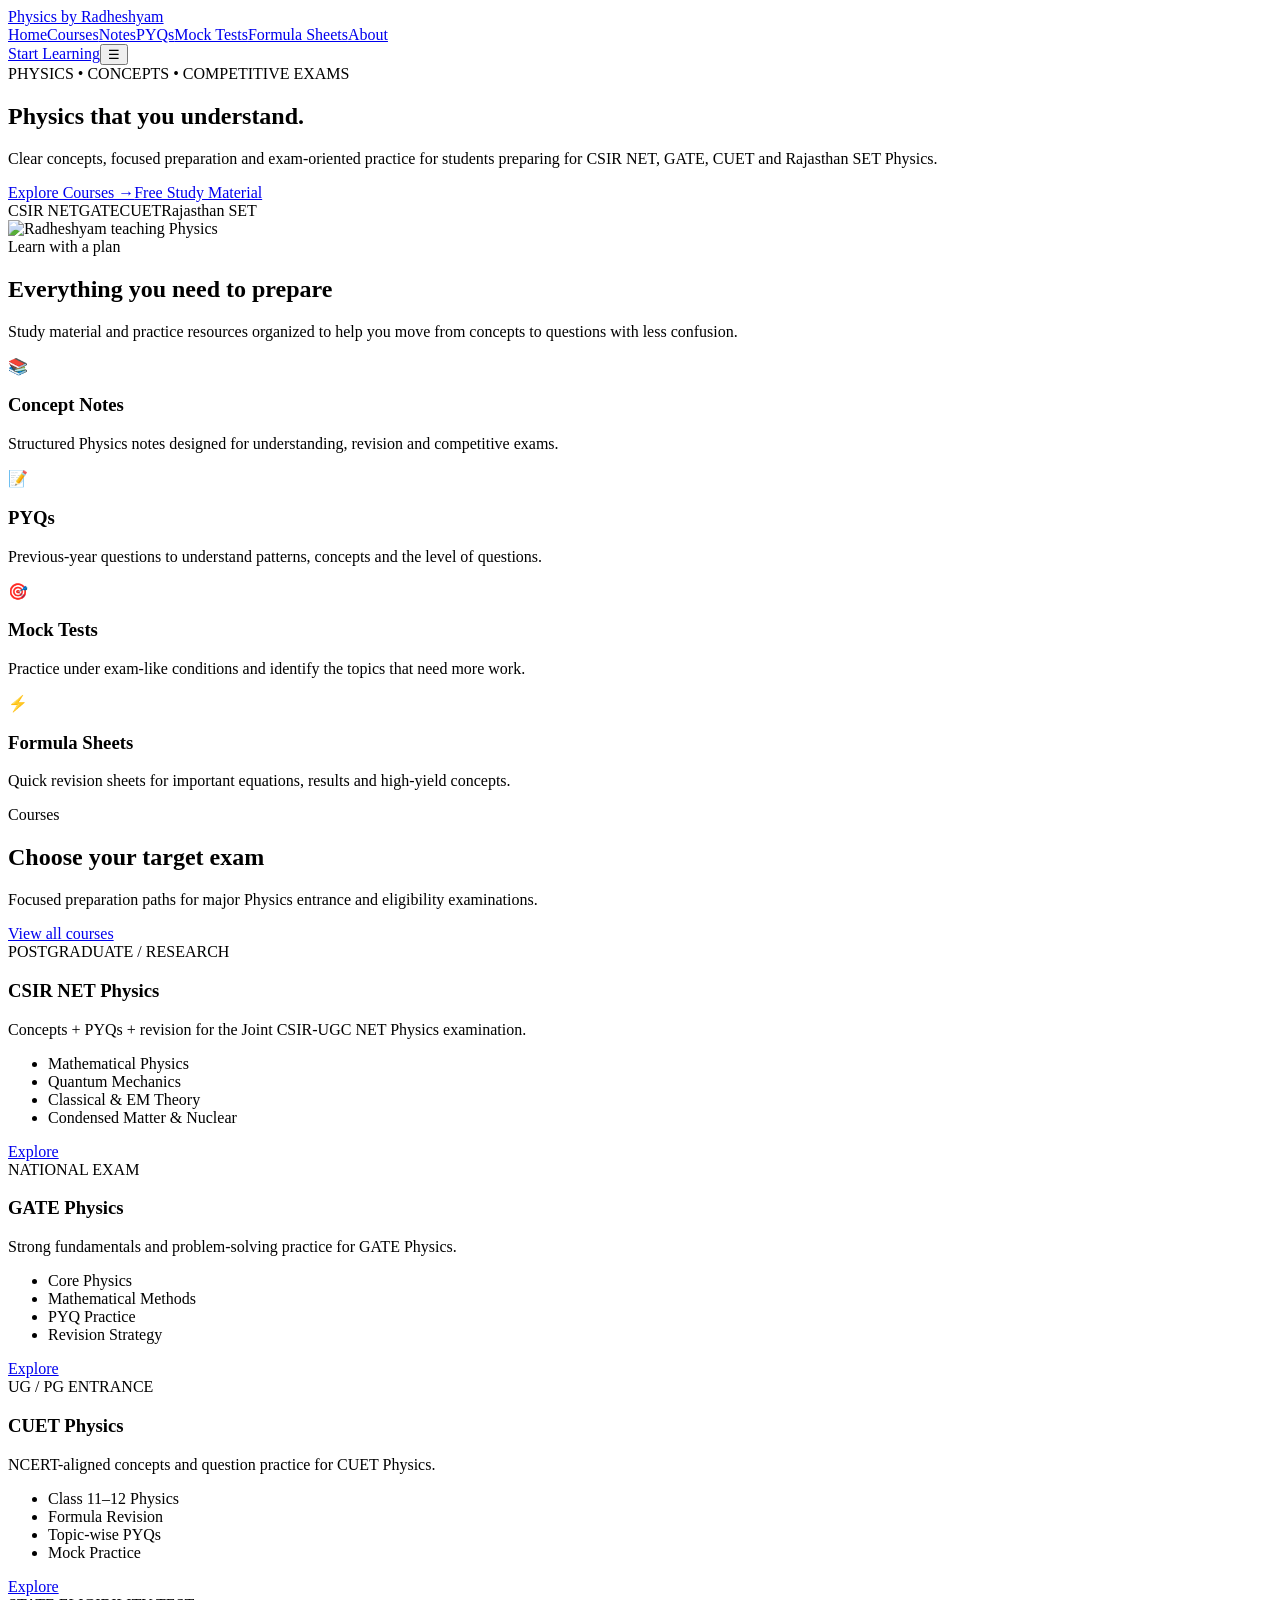
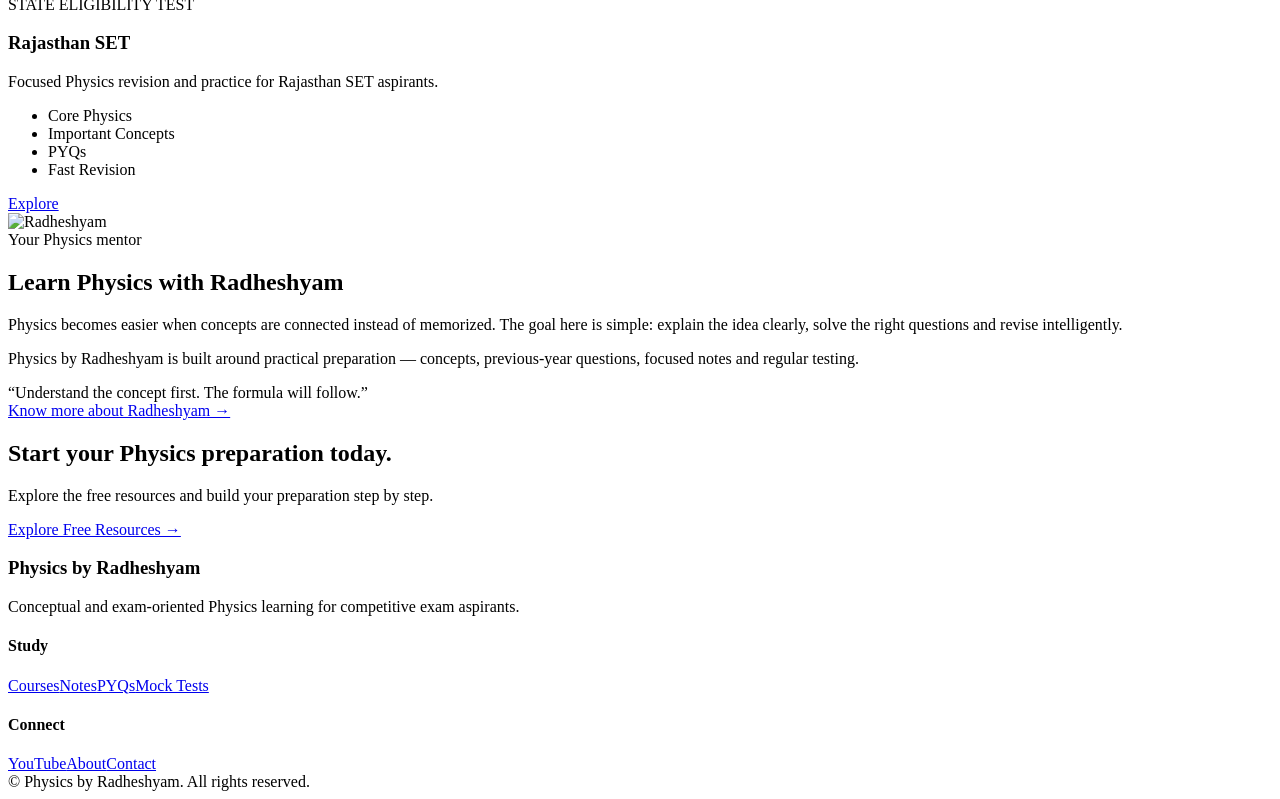
==== index.html @ 54b317dd "Add files via upload" ====
<!doctype html>
<html lang="en">
<head>
<meta charset="utf-8">
<meta name="viewport" content="width=device-width, initial-scale=1">
<title>Physics by Radheshyam | Physics for CSIR NET, GATE, CUET & Rajasthan SET</title>
<meta name="description" content="Physics by Radheshyam — conceptual, exam-oriented Physics learning with courses, notes, PYQs, formula sheets and mock tests for CSIR NET, GATE, CUET and Rajasthan SET.">
<meta name="robots" content="index,follow">
<link rel="canonical" href="https://radheshyamprajapat.github.io/physics-by-radheshyam/">
<link rel="stylesheet" href="assets/style.css">
</head>
<body>
<header class="navbar"><div class="container nav-inner">
<a class="brand" href="index.html">Physics <span>by Radheshyam</span></a>
<nav class="nav-links">
<a class="active" href="index.html">Home</a><a href="courses.html">Courses</a><a href="notes.html">Notes</a><a href="pyqs.html">PYQs</a><a href="tests.html">Mock Tests</a><a href="formula-sheets.html">Formula Sheets</a><a href="about.html">About</a>
</nav><a class="btn btn-primary nav-cta" href="courses.html">Start Learning</a><button class="menu-btn" aria-label="Open menu">☰</button>
</div></header>

<main>
<section class="hero"><div class="container hero-grid">
<div>
<div class="badge">PHYSICS • CONCEPTS • COMPETITIVE EXAMS</div>
<h1>Physics that you <span>understand.</span></h1>
<p>Clear concepts, focused preparation and exam-oriented practice for students preparing for CSIR NET, GATE, CUET and Rajasthan SET Physics.</p>
<div class="hero-actions"><a class="btn btn-primary" href="courses.html">Explore Courses →</a><a class="btn btn-light" href="notes.html">Free Study Material</a></div>
<div class="exam-row"><span class="exam-pill">CSIR NET</span><span class="exam-pill">GATE</span><span class="exam-pill">CUET</span><span class="exam-pill">Rajasthan SET</span></div>
</div>
<div class="hero-photo"><img src="assets/radheshyam.png" alt="Radheshyam teaching Physics"></div>
</div></section>

<section class="section"><div class="container">
<div class="section-head"><div><div class="eyebrow">Learn with a plan</div><h2>Everything you need to prepare</h2><p class="section-intro">Study material and practice resources organized to help you move from concepts to questions with less confusion.</p></div></div>
<div class="grid-4">
<div class="card"><div class="icon">📚</div><h3>Concept Notes</h3><p>Structured Physics notes designed for understanding, revision and competitive exams.</p></div>
<div class="card"><div class="icon">📝</div><h3>PYQs</h3><p>Previous-year questions to understand patterns, concepts and the level of questions.</p></div>
<div class="card"><div class="icon">🎯</div><h3>Mock Tests</h3><p>Practice under exam-like conditions and identify the topics that need more work.</p></div>
<div class="card"><div class="icon">⚡</div><h3>Formula Sheets</h3><p>Quick revision sheets for important equations, results and high-yield concepts.</p></div>
</div></div></section>

<section class="section section-alt"><div class="container">
<div class="section-head"><div><div class="eyebrow">Courses</div><h2>Choose your target exam</h2><p class="section-intro">Focused preparation paths for major Physics entrance and eligibility examinations.</p></div><a class="btn btn-light" href="courses.html">View all courses</a></div>
<div class="grid-4">
<div class="card course-card"><span class="tag">POSTGRADUATE / RESEARCH</span><h3>CSIR NET Physics</h3><p>Concepts + PYQs + revision for the Joint CSIR-UGC NET Physics examination.</p><ul><li>Mathematical Physics</li><li>Quantum Mechanics</li><li>Classical & EM Theory</li><li>Condensed Matter & Nuclear</li></ul><a class="btn btn-primary" href="courses.html#csir">Explore</a></div>
<div class="card course-card"><span class="tag">NATIONAL EXAM</span><h3>GATE Physics</h3><p>Strong fundamentals and problem-solving practice for GATE Physics.</p><ul><li>Core Physics</li><li>Mathematical Methods</li><li>PYQ Practice</li><li>Revision Strategy</li></ul><a class="btn btn-primary" href="courses.html#gate">Explore</a></div>
<div class="card course-card"><span class="tag">UG / PG ENTRANCE</span><h3>CUET Physics</h3><p>NCERT-aligned concepts and question practice for CUET Physics.</p><ul><li>Class 11–12 Physics</li><li>Formula Revision</li><li>Topic-wise PYQs</li><li>Mock Practice</li></ul><a class="btn btn-primary" href="courses.html#cuet">Explore</a></div>
<div class="card course-card"><span class="tag">STATE ELIGIBILITY TEST</span><h3>Rajasthan SET</h3><p>Focused Physics revision and practice for Rajasthan SET aspirants.</p><ul><li>Core Physics</li><li>Important Concepts</li><li>PYQs</li><li>Fast Revision</li></ul><a class="btn btn-primary" href="courses.html#rset">Explore</a></div>
</div></div></section>

<section class="section"><div class="container"><div class="teacher">
<div class="teacher-photo"><img src="assets/radheshyam.png" alt="Radheshyam"></div>
<div class="teacher-copy"><div class="eyebrow">Your Physics mentor</div><h2>Learn Physics with Radheshyam</h2>
<p>Physics becomes easier when concepts are connected instead of memorized. The goal here is simple: explain the idea clearly, solve the right questions and revise intelligently.</p>
<p>Physics by Radheshyam is built around practical preparation — concepts, previous-year questions, focused notes and regular testing.</p>
<div class="quote">“Understand the concept first. The formula will follow.”</div>
<a class="btn btn-primary" href="about.html">Know more about Radheshyam →</a>
</div></div></div></section>

<section class="section section-alt"><div class="container"><div class="cta"><div><h2>Start your Physics preparation today.</h2><p>Explore the free resources and build your preparation step by step.</p></div><a class="btn btn-primary" href="notes.html">Explore Free Resources →</a></div></div></section>
</main>

<footer class="footer"><div class="container"><div class="footer-grid">
<div><h3>Physics by Radheshyam</h3><p>Conceptual and exam-oriented Physics learning for competitive exam aspirants.</p></div>
<div><h4>Study</h4><div class="footer-links"><a href="courses.html">Courses</a><a href="notes.html">Notes</a><a href="pyqs.html">PYQs</a><a href="tests.html">Mock Tests</a></div></div>
<div><h4>Connect</h4><div class="footer-links"><a href="youtube.html">YouTube</a><a href="about.html">About</a><a href="contact.html">Contact</a></div></div>
</div><div class="copyright">© <span data-year></span> Physics by Radheshyam. All rights reserved.</div></div></footer>
<script src="assets/script.js"></script>
</body></html>
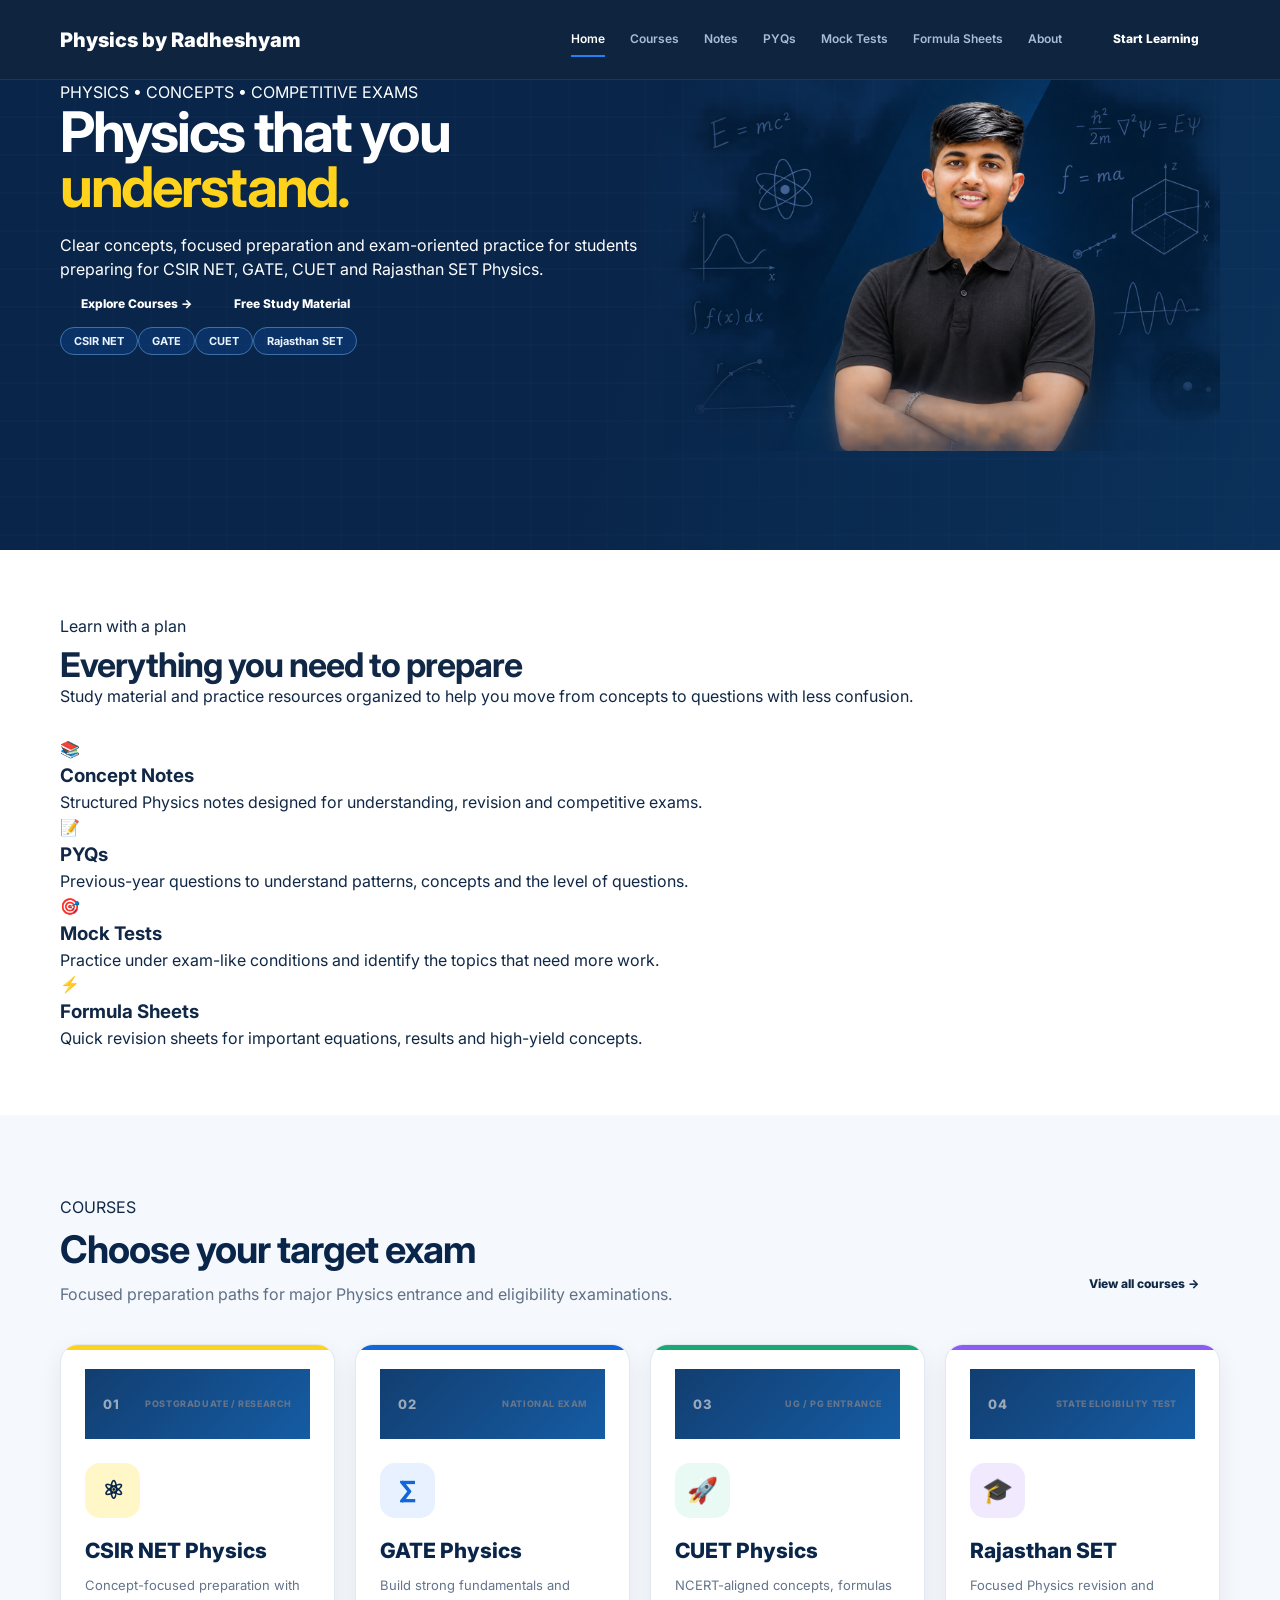
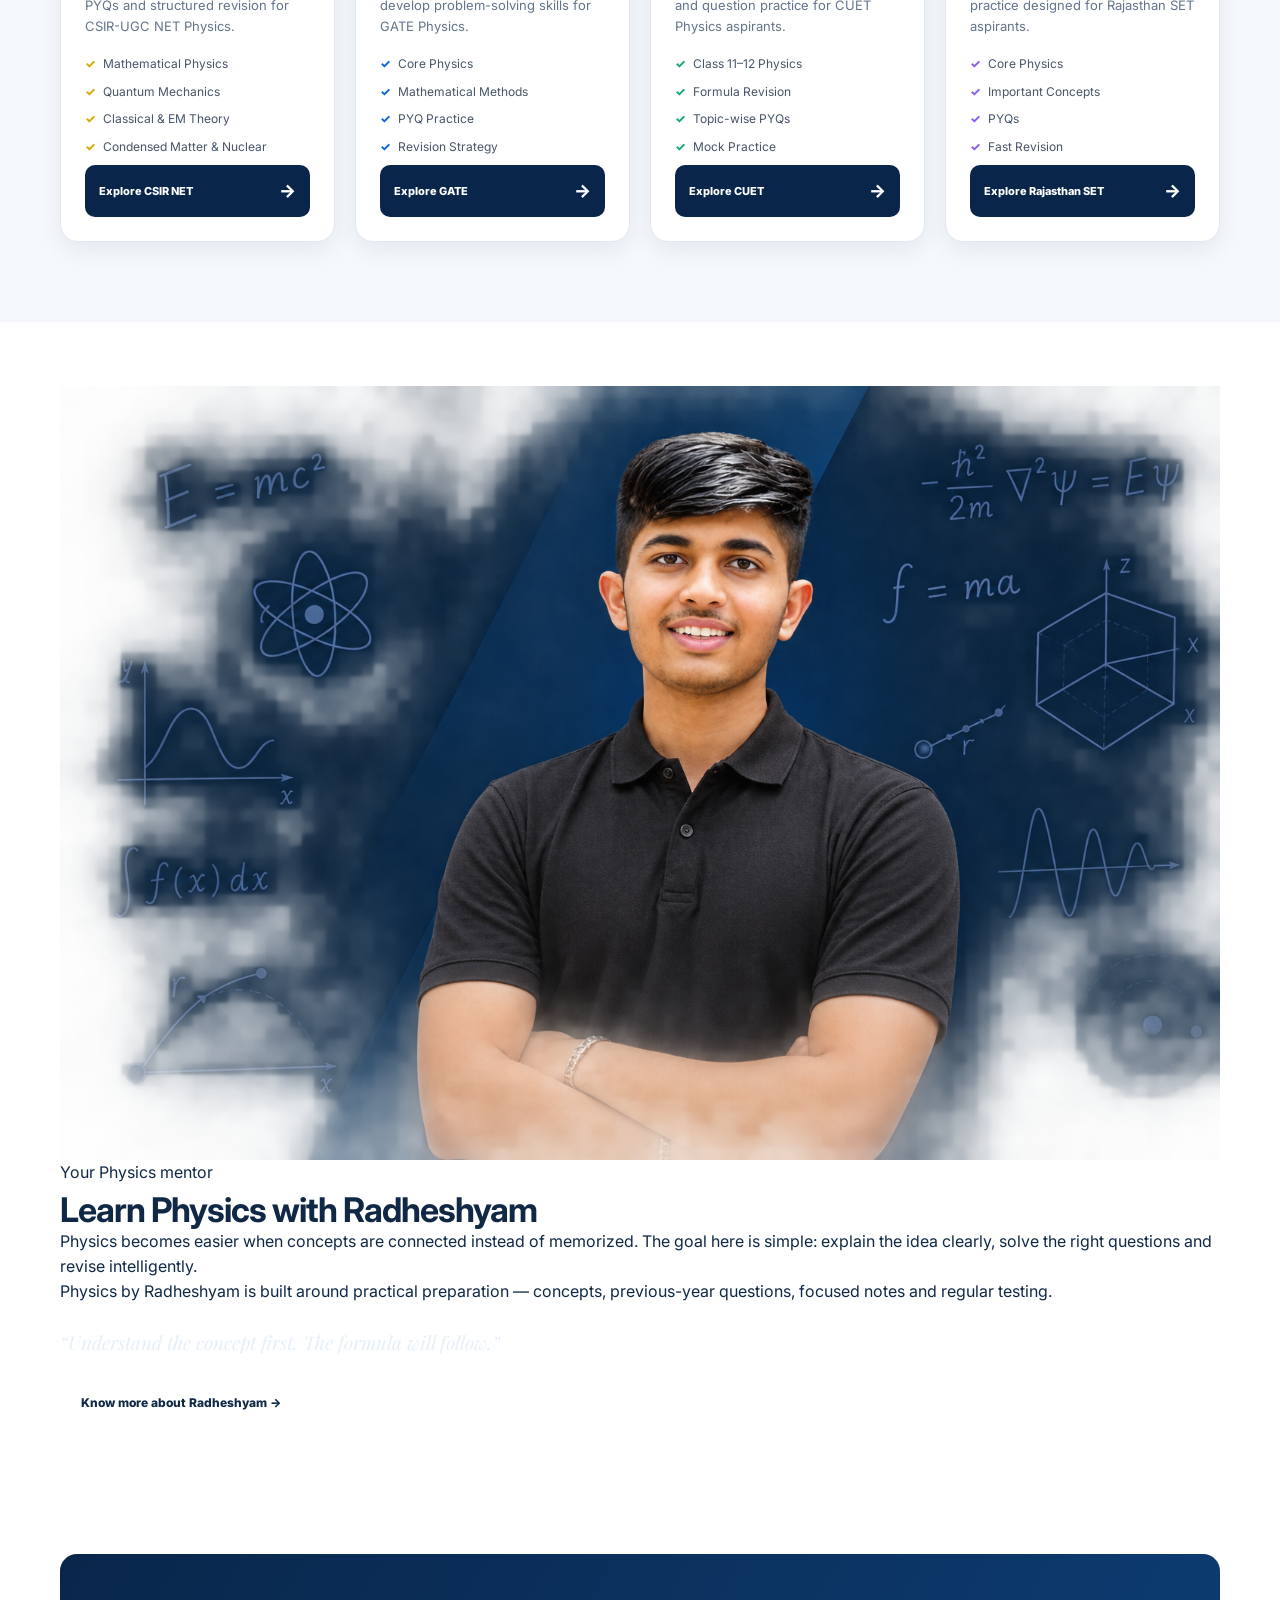
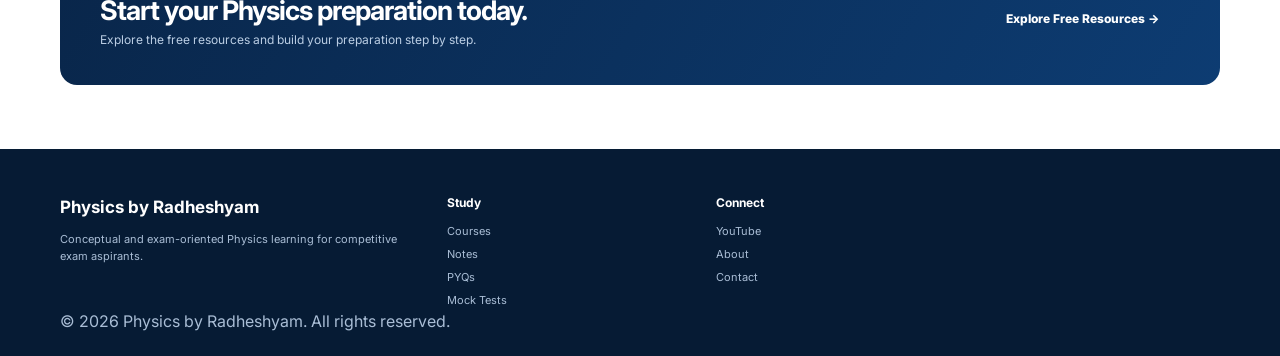
==== commit 5202da36: "Update index.html" ====
--- a/index.html
+++ b/index.html
@@ -38,14 +38,144 @@
 <div class="card"><div class="icon">⚡</div><h3>Formula Sheets</h3><p>Quick revision sheets for important equations, results and high-yield concepts.</p></div>
 </div></div></section>
 
-<section class="section section-alt"><div class="container">
-<div class="section-head"><div><div class="eyebrow">Courses</div><h2>Choose your target exam</h2><p class="section-intro">Focused preparation paths for major Physics entrance and eligibility examinations.</p></div><a class="btn btn-light" href="courses.html">View all courses</a></div>
-<div class="grid-4">
-<div class="card course-card"><span class="tag">POSTGRADUATE / RESEARCH</span><h3>CSIR NET Physics</h3><p>Concepts + PYQs + revision for the Joint CSIR-UGC NET Physics examination.</p><ul><li>Mathematical Physics</li><li>Quantum Mechanics</li><li>Classical & EM Theory</li><li>Condensed Matter & Nuclear</li></ul><a class="btn btn-primary" href="courses.html#csir">Explore</a></div>
-<div class="card course-card"><span class="tag">NATIONAL EXAM</span><h3>GATE Physics</h3><p>Strong fundamentals and problem-solving practice for GATE Physics.</p><ul><li>Core Physics</li><li>Mathematical Methods</li><li>PYQ Practice</li><li>Revision Strategy</li></ul><a class="btn btn-primary" href="courses.html#gate">Explore</a></div>
-<div class="card course-card"><span class="tag">UG / PG ENTRANCE</span><h3>CUET Physics</h3><p>NCERT-aligned concepts and question practice for CUET Physics.</p><ul><li>Class 11–12 Physics</li><li>Formula Revision</li><li>Topic-wise PYQs</li><li>Mock Practice</li></ul><a class="btn btn-primary" href="courses.html#cuet">Explore</a></div>
-<div class="card course-card"><span class="tag">STATE ELIGIBILITY TEST</span><h3>Rajasthan SET</h3><p>Focused Physics revision and practice for Rajasthan SET aspirants.</p><ul><li>Core Physics</li><li>Important Concepts</li><li>PYQs</li><li>Fast Revision</li></ul><a class="btn btn-primary" href="courses.html#rset">Explore</a></div>
-</div></div></section>
+<section class="section section-alt courses-section">
+    <div class="container">
+
+        <div class="section-head courses-heading">
+            <div>
+                <div class="eyebrow">COURSES</div>
+                <h2>Choose your target exam</h2>
+                <p class="section-intro">
+                    Focused preparation paths for major Physics entrance
+                    and eligibility examinations.
+                </p>
+            </div>
+
+            <a class="btn btn-light" href="courses.html">
+                View all courses →
+            </a>
+        </div>
+
+        <div class="course-grid">
+
+            <!-- CSIR NET -->
+            <article class="course-box csir">
+                <div class="course-top">
+                    <span class="course-number">01</span>
+                    <span class="course-tag">POSTGRADUATE / RESEARCH</span>
+                </div>
+
+                <div class="course-icon">⚛</div>
+
+                <h3>CSIR NET Physics</h3>
+
+                <p>
+                    Concept-focused preparation with PYQs and
+                    structured revision for CSIR-UGC NET Physics.
+                </p>
+
+                <ul>
+                    <li>Mathematical Physics</li>
+                    <li>Quantum Mechanics</li>
+                    <li>Classical & EM Theory</li>
+                    <li>Condensed Matter & Nuclear</li>
+                </ul>
+
+                <a href="courses.html#csir" class="course-btn">
+                    Explore CSIR NET <span>→</span>
+                </a>
+            </article>
+
+
+            <!-- GATE -->
+            <article class="course-box gate">
+                <div class="course-top">
+                    <span class="course-number">02</span>
+                    <span class="course-tag">NATIONAL EXAM</span>
+                </div>
+
+                <div class="course-icon">∑</div>
+
+                <h3>GATE Physics</h3>
+
+                <p>
+                    Build strong fundamentals and develop
+                    problem-solving skills for GATE Physics.
+                </p>
+
+                <ul>
+                    <li>Core Physics</li>
+                    <li>Mathematical Methods</li>
+                    <li>PYQ Practice</li>
+                    <li>Revision Strategy</li>
+                </ul>
+
+                <a href="courses.html#gate" class="course-btn">
+                    Explore GATE <span>→</span>
+                </a>
+            </article>
+
+
+            <!-- CUET -->
+            <article class="course-box cuet">
+                <div class="course-top">
+                    <span class="course-number">03</span>
+                    <span class="course-tag">UG / PG ENTRANCE</span>
+                </div>
+
+                <div class="course-icon">🚀</div>
+
+                <h3>CUET Physics</h3>
+
+                <p>
+                    NCERT-aligned concepts, formulas and question
+                    practice for CUET Physics aspirants.
+                </p>
+
+                <ul>
+                    <li>Class 11–12 Physics</li>
+                    <li>Formula Revision</li>
+                    <li>Topic-wise PYQs</li>
+                    <li>Mock Practice</li>
+                </ul>
+
+                <a href="courses.html#cuet" class="course-btn">
+                    Explore CUET <span>→</span>
+                </a>
+            </article>
+
+
+            <!-- Rajasthan SET -->
+            <article class="course-box rset">
+                <div class="course-top">
+                    <span class="course-number">04</span>
+                    <span class="course-tag">STATE ELIGIBILITY TEST</span>
+                </div>
+
+                <div class="course-icon">🎓</div>
+
+                <h3>Rajasthan SET</h3>
+
+                <p>
+                    Focused Physics revision and practice designed
+                    for Rajasthan SET aspirants.
+                </p>
+
+                <ul>
+                    <li>Core Physics</li>
+                    <li>Important Concepts</li>
+                    <li>PYQs</li>
+                    <li>Fast Revision</li>
+                </ul>
+
+                <a href="courses.html#rset" class="course-btn">
+                    Explore Rajasthan SET <span>→</span>
+                </a>
+            </article>
+
+        </div>
+    </div>
+</section>
 
 <section class="section"><div class="container"><div class="teacher">
 <div class="teacher-photo"><img src="assets/radheshyam.png" alt="Radheshyam"></div>
@@ -65,4 +195,4 @@
 <div><h4>Connect</h4><div class="footer-links"><a href="youtube.html">YouTube</a><a href="about.html">About</a><a href="contact.html">Contact</a></div></div>
 </div><div class="copyright">© <span data-year></span> Physics by Radheshyam. All rights reserved.</div></div></footer>
 <script src="assets/script.js"></script>
-</body></html>+</body></html>
--- a/assets/style.css
+++ b/assets/style.css
@@ -0,0 +1,471 @@
+
+@import url('https://fonts.googleapis.com/css2?family=Inter:wght@400;500;600;700;800;900&family=Playfair+Display:ital,wght@1,500;1,600&display=swap');
+:root{
+ --navy:#09264a;--navy2:#071d39;--blue:#1167d9;--blue2:#1f7df0;--yellow:#ffd21c;
+ --ink:#102846;--muted:#62748d;--line:#dce5ef;--bg:#f7f9fc;--white:#fff;
+ --shadow:0 12px 35px rgba(7,29,57,.10);--radius:14px;
+}
+*{box-sizing:border-box;margin:0;padding:0}
+html{scroll-behavior:smooth}
+body{font-family:Inter,Arial,sans-serif;color:var(--ink);background:#fff;line-height:1.55}
+a{text-decoration:none;color:inherit}
+img{display:block;max-width:100%}
+.container{width:min(1160px,92%);margin:auto}
+.navbar{height:80px;background:rgba(7,29,57,.97);color:#fff;position:sticky;top:0;z-index:100;border-bottom:1px solid rgba(255,255,255,.08)}
+.nav-inner{height:100%;display:flex;align-items:center;gap:30px}
+.brand{font-size:20px;font-weight:850;line-height:1.1;white-space:nowrap}
+.brand small{display:block;font-size:9px;letter-spacing:.4px;color:#a9c4e8;font-weight:600;margin-top:5px}
+.nav-links{display:flex;align-items:center;gap:25px;margin-left:auto;font-size:12px;color:#a9bdd7;font-weight:600}
+.nav-links a{position:relative;padding:31px 0}
+.nav-links a:hover,.nav-links a.active{color:#fff}
+.nav-links a.active:after{content:"";position:absolute;height:2px;background:#2381f3;left:0;right:0;bottom:23px}
+.nav-search{width:20px;height:20px;border:2px solid #7d97b7;border-radius:50%;position:relative;margin-left:3px}
+.nav-search:after{content:"";position:absolute;width:7px;height:2px;background:#7d97b7;right:-6px;bottom:-3px;transform:rotate(45deg)}
+.login{padding:9px 20px;border:1px solid #28558a;border-radius:10px;color:#fff;font-weight:700;font-size:12px}
+.menu-btn{display:none;margin-left:auto;background:transparent;color:#fff;border:0;font-size:25px}
+.hero{position:relative;overflow:hidden;background:
+ radial-gradient(circle at 70% 30%,rgba(44,121,213,.18),transparent 27%),
+ linear-gradient(105deg,#09264a 0%,#09264a 49%,#0b315a 100%);color:#fff}
+.hero:before{content:"";position:absolute;inset:0;opacity:.18;background-image:linear-gradient(transparent 95%,rgba(255,255,255,.07) 96%),linear-gradient(90deg,transparent 95%,rgba(255,255,255,.06) 96%);background-size:38px 38px}
+.hero-grid{min-height:470px;display:grid;grid-template-columns:52% 48%;position:relative}
+.hero-copy{padding:68px 0 52px}
+.kicker{font-size:12px;letter-spacing:1.8px;color:#83b9ef;font-weight:800;margin-bottom:16px}
+.hero h1{font-size:56px;line-height:.99;letter-spacing:-2.3px;margin-bottom:17px}
+.hero h1 span{display:block;color:var(--yellow)}
+.hero-sub{font-size:17px;font-weight:600;margin-bottom:14px}
+.hero-copy p{max-width:555px;color:#b8c9dc;font-size:13px;margin-bottom:17px}
+.exam-pills{display:flex;gap:8px;flex-wrap:wrap;margin-bottom:22px}
+.exam-pill{border:1px solid #3e70a6;background:rgba(17,103,217,.20);padding:6px 13px;border-radius:999px;font-size:11px;font-weight:700;color:#e9f3ff}
+.actions{display:flex;gap:12px}
+.btn{display:inline-flex;align-items:center;justify-content:center;gap:10px;padding:12px 20px;border-radius:9px;font-size:12px;font-weight:800;border:1px solid transparent;transition:.2s}
+.btn-yellow{background:var(--yellow);color:#102846}.btn-yellow:hover{transform:translateY(-2px)}
+.btn-outline{border-color:#fff;color:#fff}.btn-outline:hover{background:#fff;color:#102846}
+.hero-art{position:relative;display:flex;justify-content:center;align-items:flex-end;overflow:hidden}
+.hero-art:before{content:"";position:absolute;width:420px;height:420px;background:linear-gradient(145deg,rgba(255,255,255,.08),rgba(26,117,210,.20));clip-path:polygon(30% 0,100% 0,70% 100%,0 100%);right:5%;top:0}
+.hero-art:after{content:"E = mc²     F = ma       ħ²/2m ∇²ψ = Eψ";position:absolute;right:0;top:58px;width:440px;color:rgba(190,220,248,.42);font-family:"Playfair Display",serif;font-style:italic;font-size:23px;line-height:3;transform:rotate(-3deg);white-space:pre-wrap;z-index:0}
+.hero-art img{height:470px;width:auto;object-fit:contain;position:relative;z-index:2;filter:drop-shadow(0 18px 20px rgba(0,0,0,.23));margin-right:35px}
+.signature{position:absolute;right:38px;bottom:68px;z-index:3;text-align:center;font-family:"Playfair Display",serif;font-style:italic;font-size:28px;color:#fff}
+.signature small{display:block;font-family:Inter,sans-serif;font-style:normal;font-size:8px;letter-spacing:2px;color:#bdd4ef;margin-top:2px}
+.features{background:#fff;margin-top:-1px;position:relative;z-index:5}
+.feature-box{border:1px solid var(--line);border-radius:12px;box-shadow:0 7px 24px rgba(7,29,57,.07);display:grid;grid-template-columns:repeat(6,1fr);padding:19px 10px}
+.feature{display:flex;align-items:center;justify-content:center;gap:10px;border-right:1px solid var(--line);padding:0 12px}
+.feature:last-child{border-right:0}
+.feature-icon{width:42px;height:42px;display:grid;place-items:center;border-radius:50%;background:#edf6ff;font-size:20px;flex:0 0 42px}
+.feature b{font-size:11px;display:block;color:var(--ink)}
+.feature span{font-size:9px;color:var(--muted);display:block;margin-top:2px}
+.section{padding:64px 0}
+.section.gray{background:var(--bg)}
+.section-head{display:flex;justify-content:space-between;align-items:end;gap:20px;margin-bottom:28px}
+.section-kicker{color:var(--blue);font-size:11px;font-weight:900;letter-spacing:1.2px;text-transform:uppercase}
+.section-kicker:before{content:"";display:inline-block;width:24px;height:2px;background:var(--blue);vertical-align:middle;margin-right:9px}
+h2{font-size:34px;line-height:1.12;letter-spacing:-1px;margin-top:7px}
+.lead{color:var(--muted);font-size:13px;max-width:600px;margin-top:8px}
+.course-layout{display:grid;grid-template-columns:320px 1fr;gap:35px;align-items:center}
+.course-intro p{color:var(--muted);font-size:13px;margin:13px 0 18px}
+.course-grid{display:grid;grid-template-columns:repeat(4,1fr);gap:14px}
+.course{border:1px solid var(--line);border-radius:12px;background:#fff;overflow:hidden;box-shadow:0 5px 18px rgba(7,29,57,.05);transition:.2s}
+.course:hover{transform:translateY(-4px);box-shadow:var(--shadow)}
+.course-top{height:70px;padding:13px 18px;display:flex;align-items:center;background:linear-gradient(135deg,#123e70,#155ca4);color:#fff}
+.course:nth-child(2) .course-top{background:linear-gradient(135deg,#11734f,#21936a)}
+.course:nth-child(3) .course-top{background:linear-gradient(135deg,#51339a,#744fc5)}
+.course:nth-child(4) .course-top{background:linear-gradient(135deg,#c96b1a,#ef8a28)}
+.course-icon{width:39px;height:39px;border-radius:50%;background:rgba(255,255,255,.17);display:grid;place-items:center;font-size:20px}
+.course-body{padding:15px 18px 17px}
+.course-body h3{font-size:15px;margin-bottom:8px}
+.course-body p{font-size:11px;color:var(--muted);min-height:51px}
+.course-body a{display:inline-block;margin-top:9px;color:var(--blue);font-size:11px;font-weight:800}
+.mentor{display:grid;grid-template-columns:1fr 1.05fr;gap:30px;align-items:stretch}
+.mentor-photo{background:#eaf2ff;border-radius:16px;overflow:hidden;min-height:390px;display:flex;justify-content:center;align-items:flex-end}
+.mentor-photo img{height:410px;width:auto;object-fit:contain}
+.mentor-card{border-radius:16px;background:linear-gradient(135deg,#0b2b51,#123c6b);color:#fff;padding:36px}
+.mentor-card h2{font-size:33px}.mentor-card p{color:#c4d4e7;font-size:13px;margin:13px 0}
+.mentor-card .yellow-line{width:42px;height:3px;background:var(--yellow);margin:13px 0}
+.quote{font-family:"Playfair Display",serif;font-style:italic;color:#e5effb;font-size:19px;margin:24px 0}
+.credentials{display:grid;grid-template-columns:1fr 1fr;gap:10px;margin-top:22px}
+.credential{border-top:1px solid rgba(255,255,255,.14);padding-top:10px;font-size:10px;color:#bed0e4}
+.credential b{display:block;color:#fff;font-size:11px;margin-bottom:2px}
+.resource-grid{display:grid;grid-template-columns:repeat(3,1fr);gap:15px}
+.resource{border:1px solid var(--line);border-radius:12px;padding:20px;background:#fff}
+.resource .ri{font-size:24px;margin-bottom:10px}.resource h3{font-size:16px}.resource p{font-size:11px;color:var(--muted);margin-top:6px}
+.cta{background:linear-gradient(120deg,#09264a,#0d3c72);border-radius:17px;padding:35px 40px;color:#fff;display:flex;align-items:center;justify-content:space-between;gap:20px}
+.cta h2{font-size:27px}.cta p{color:#bbcee4;font-size:12px;margin-top:5px}
+.footer{background:#061b34;color:#a9bdd5;padding:45px 0 22px}
+.footer-grid{display:grid;grid-template-columns:1.5fr 1fr 1fr 1fr;gap:35px}
+.footer h3,.footer h4{color:#fff;margin-bottom:11px}.footer h3{font-size:17px}.footer h4{font-size:12px}
+.footer p,.footer a{font-size:11px}.footer-links{display:grid;gap:6px}.footer a:hover{color:#fff}
+.copy{border-top:1px solid rgba(255,255,255,.1);margin-top:30px;padding-top:15px;font-size:10px}
+@media(max-width:1000px){
+ .nav-links{gap:15px}.course-layout{grid-template-columns:1fr}.course-grid{grid-template-columns:repeat(2,1fr)}
+ .feature-box{grid-template-columns:repeat(3,1fr);gap:15px}.feature:nth-child(3){border-right:0}.feature:nth-child(n+4){border-top:1px solid var(--line);padding-top:14px}
+}
+@media(max-width:760px){
+ .navbar{height:68px}.nav-links,.nav-search,.login{display:none}.menu-btn{display:block}
+ .hero-grid{grid-template-columns:1fr}.hero-copy{padding:48px 0 22px}.hero h1{font-size:46px}
+ .hero-art{min-height:350px}.hero-art img{height:370px;margin-right:0}.signature{right:12px;bottom:48px}
+ .feature-box{grid-template-columns:1fr 1fr}.feature{border-right:0!important;border-bottom:1px solid var(--line);padding:10px}.feature:last-child{border-bottom:0}
+ .mentor{grid-template-columns:1fr}.mentor-photo{min-height:330px}.mentor-photo img{height:350px}
+ .resource-grid{grid-template-columns:1fr}.footer-grid{grid-template-columns:1fr 1fr}.section{padding:50px 0}
+}
+@media(max-width:480px){
+ .container{width:91%}.hero h1{font-size:41px}.hero-sub{font-size:15px}.hero-art{min-height:300px}.hero-art img{height:325px}
+ .course-grid{grid-template-columns:1fr}.credentials{grid-template-columns:1fr}.footer-grid{grid-template-columns:1fr}
+ .cta{padding:28px 24px;display:block}.cta .btn{margin-top:18px}
+}
+
+@media(max-width:760px){.nav-links.open{display:flex;position:absolute;top:68px;left:4%;right:4%;background:#071d39;flex-direction:column;padding:10px 16px;border:1px solid #24496f;border-radius:0 0 12px 12px;gap:0}.nav-links.open a{padding:12px}.nav-links.open a.active:after{display:none}}
+
+/* =========================================================
+   COURSE CARDS — PHYSICS BY RADHESHYAM
+   ========================================================= */
+
+.courses-section {
+    background: #f5f8fc;
+    padding: 80px 0;
+}
+
+.courses-heading {
+    margin-bottom: 38px;
+}
+
+.courses-heading h2 {
+    font-size: 38px;
+    line-height: 1.15;
+    margin: 8px 0 10px;
+    color: #09264a;
+}
+
+.courses-heading .section-intro {
+    max-width: 650px;
+    color: #607086;
+}
+
+
+/* CARD GRID */
+
+.course-grid {
+    display: grid;
+    grid-template-columns: repeat(4, 1fr);
+    gap: 20px;
+}
+
+
+/* CARD */
+
+.course-box {
+    position: relative;
+
+    background: #ffffff;
+
+    border: 1px solid #e2e8f0;
+    border-radius: 18px;
+
+    padding: 24px;
+
+    min-height: 430px;
+
+    display: flex;
+    flex-direction: column;
+
+    overflow: hidden;
+
+    box-shadow: 0 8px 25px rgba(9, 38, 74, 0.07);
+
+    transition:
+        transform 0.3s ease,
+        box-shadow 0.3s ease,
+        border-color 0.3s ease;
+}
+
+
+/* TOP ACCENT */
+
+.course-box::before {
+    content: "";
+
+    position: absolute;
+
+    left: 0;
+    top: 0;
+
+    width: 100%;
+    height: 5px;
+
+    background: #ffd21c;
+}
+
+
+/* DIFFERENT ACCENTS */
+
+.course-box.gate::before {
+    background: #1167d9;
+}
+
+.course-box.cuet::before {
+    background: #19a974;
+}
+
+.course-box.rset::before {
+    background: #8b5cf6;
+}
+
+
+/* HOVER */
+
+.course-box:hover {
+    transform: translateY(-8px);
+
+    box-shadow:
+        0 18px 45px rgba(9, 38, 74, 0.13);
+
+    border-color: #cbd7e6;
+}
+
+
+/* TOP ROW */
+
+.course-top {
+    display: flex;
+
+    align-items: center;
+    justify-content: space-between;
+
+    gap: 10px;
+
+    margin-bottom: 24px;
+}
+
+
+/* NUMBER */
+
+.course-number {
+    font-size: 13px;
+
+    font-weight: 800;
+
+    color: #9aa8ba;
+
+    letter-spacing: 1px;
+}
+
+
+/* TAG */
+
+.course-tag {
+    font-size: 9px;
+
+    font-weight: 800;
+
+    letter-spacing: 0.6px;
+
+    color: #64748b;
+
+    text-align: right;
+}
+
+
+/* ICON */
+
+.course-icon {
+    width: 55px;
+    height: 55px;
+
+    display: flex;
+    align-items: center;
+    justify-content: center;
+
+    border-radius: 15px;
+
+    background: #fff7c7;
+
+    color: #09264a;
+
+    font-size: 25px;
+
+    font-weight: 800;
+
+    margin-bottom: 20px;
+
+    transition: transform 0.3s ease;
+}
+
+.course-box:hover .course-icon {
+    transform: scale(1.08) rotate(-4deg);
+}
+
+.gate .course-icon {
+    background: #e8f1ff;
+    color: #1167d9;
+}
+
+.cuet .course-icon {
+    background: #e8faf3;
+    color: #16845c;
+}
+
+.rset .course-icon {
+    background: #f1eaff;
+    color: #7045c4;
+}
+
+
+/* TITLE */
+
+.course-box h3 {
+    margin: 0 0 11px;
+
+    font-size: 21px;
+
+    line-height: 1.2;
+
+    color: #09264a;
+
+    font-weight: 800;
+}
+
+
+/* DESCRIPTION */
+
+.course-box p {
+    margin: 0 0 18px;
+
+    font-size: 13px;
+
+    line-height: 1.6;
+
+    color: #64748b;
+}
+
+
+/* LIST */
+
+.course-box ul {
+    margin: 0;
+
+    padding: 0;
+
+    list-style: none;
+}
+
+.course-box li {
+    position: relative;
+
+    padding-left: 18px;
+
+    margin-bottom: 9px;
+
+    font-size: 12px;
+
+    color: #475569;
+}
+
+.course-box li::before {
+    content: "✓";
+
+    position: absolute;
+
+    left: 0;
+
+    color: #1167d9;
+
+    font-weight: 800;
+}
+
+.csir li::before {
+    color: #d5aa00;
+}
+
+.cuet li::before {
+    color: #19a974;
+}
+
+.rset li::before {
+    color: #8b5cf6;
+}
+
+
+/* BUTTON */
+
+.course-btn {
+    margin-top: auto;
+
+    display: flex;
+
+    align-items: center;
+
+    justify-content: space-between;
+
+    padding: 12px 14px;
+
+    border-radius: 10px;
+
+    text-decoration: none;
+
+    background: #09264a;
+
+    color: #ffffff;
+
+    font-size: 11px;
+
+    font-weight: 800;
+
+    transition:
+        background 0.25s ease,
+        transform 0.25s ease;
+}
+
+.course-btn span {
+    font-size: 18px;
+
+    transition: transform 0.2s ease;
+}
+
+.course-btn:hover {
+    background: #1167d9;
+}
+
+.course-btn:hover span {
+    transform: translateX(4px);
+}
+
+
+/* CSIR BUTTON */
+
+.csir .course-btn {
+    background: #09264a;
+}
+
+
+/* MOBILE */
+
+@media (max-width: 1100px) {
+
+    .course-grid {
+        grid-template-columns: repeat(2, 1fr);
+    }
+
+}
+
+
+@media (max-width: 600px) {
+
+    .courses-section {
+        padding: 55px 0;
+    }
+
+    .courses-heading h2 {
+        font-size: 30px;
+    }
+
+    .course-grid {
+        grid-template-columns: 1fr;
+
+        gap: 16px;
+    }
+
+    .course-box {
+        min-height: 400px;
+
+        padding: 21px;
+    }
+
+}
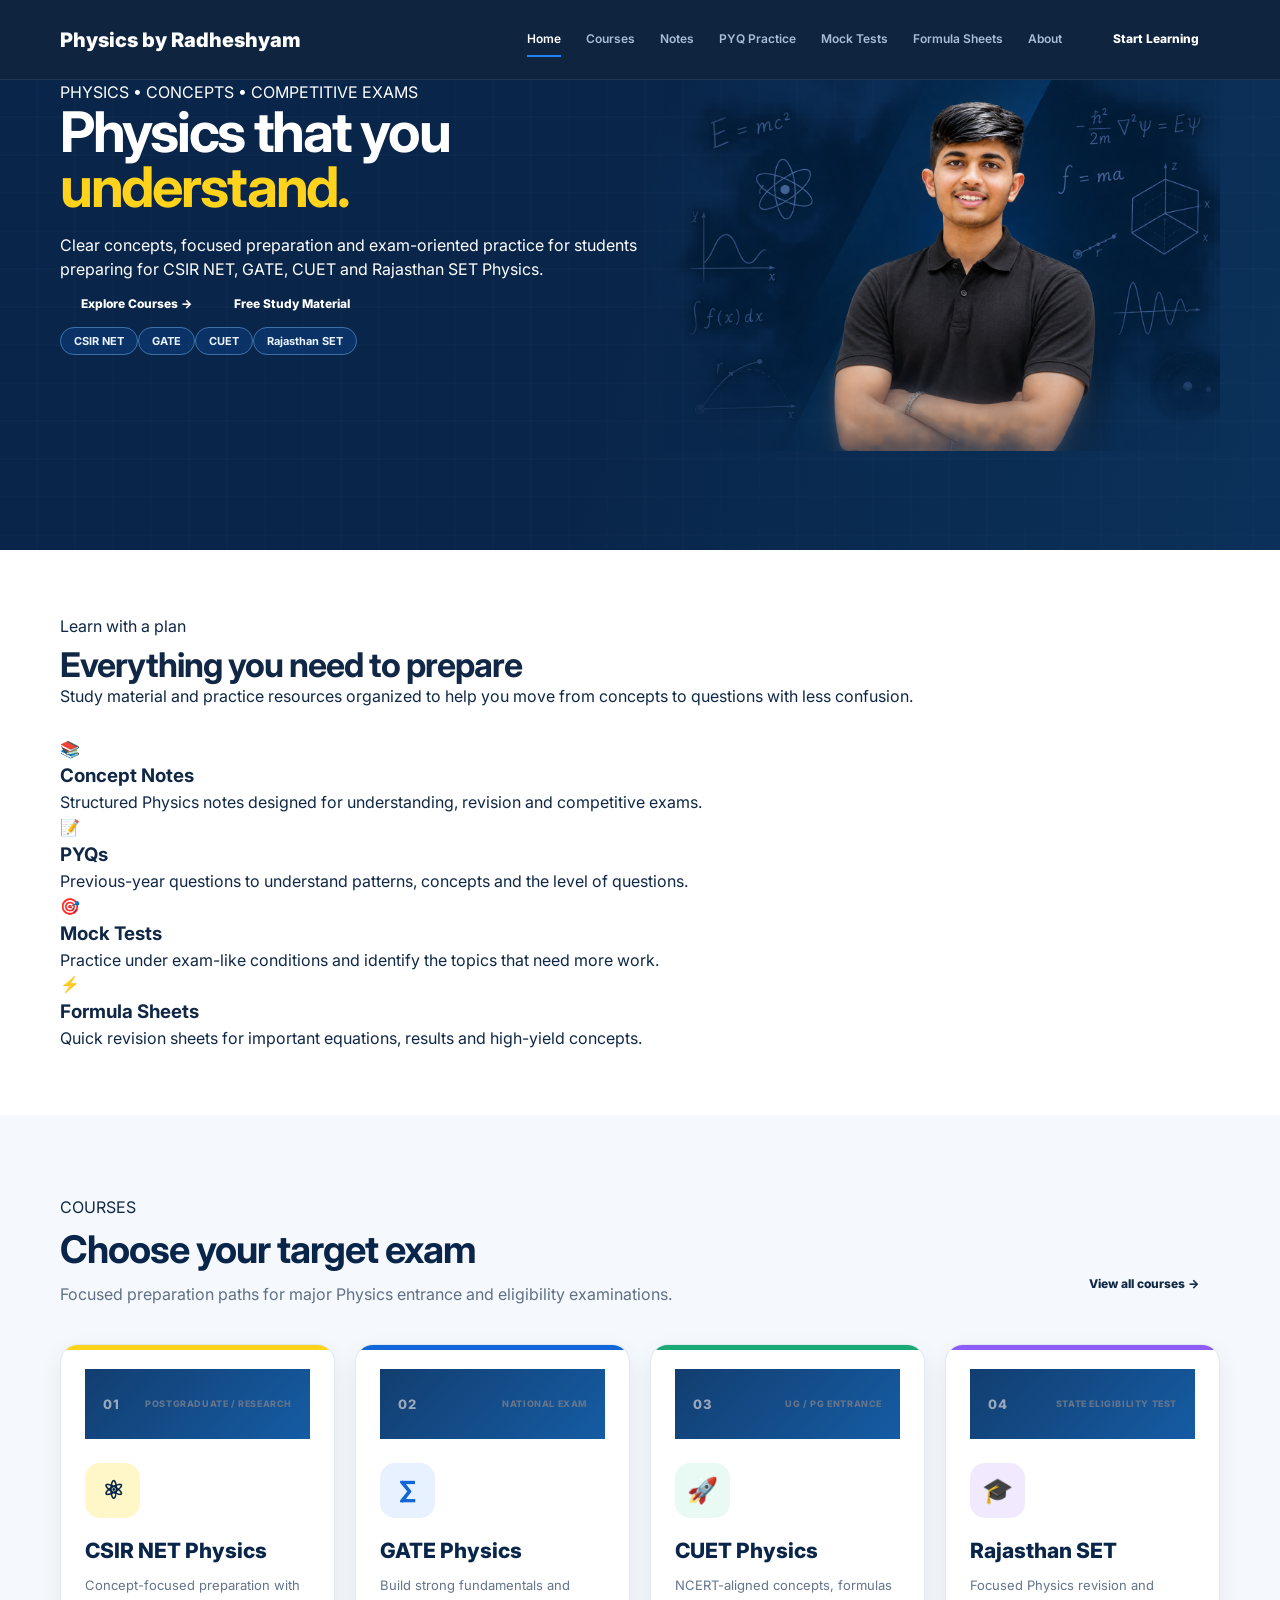
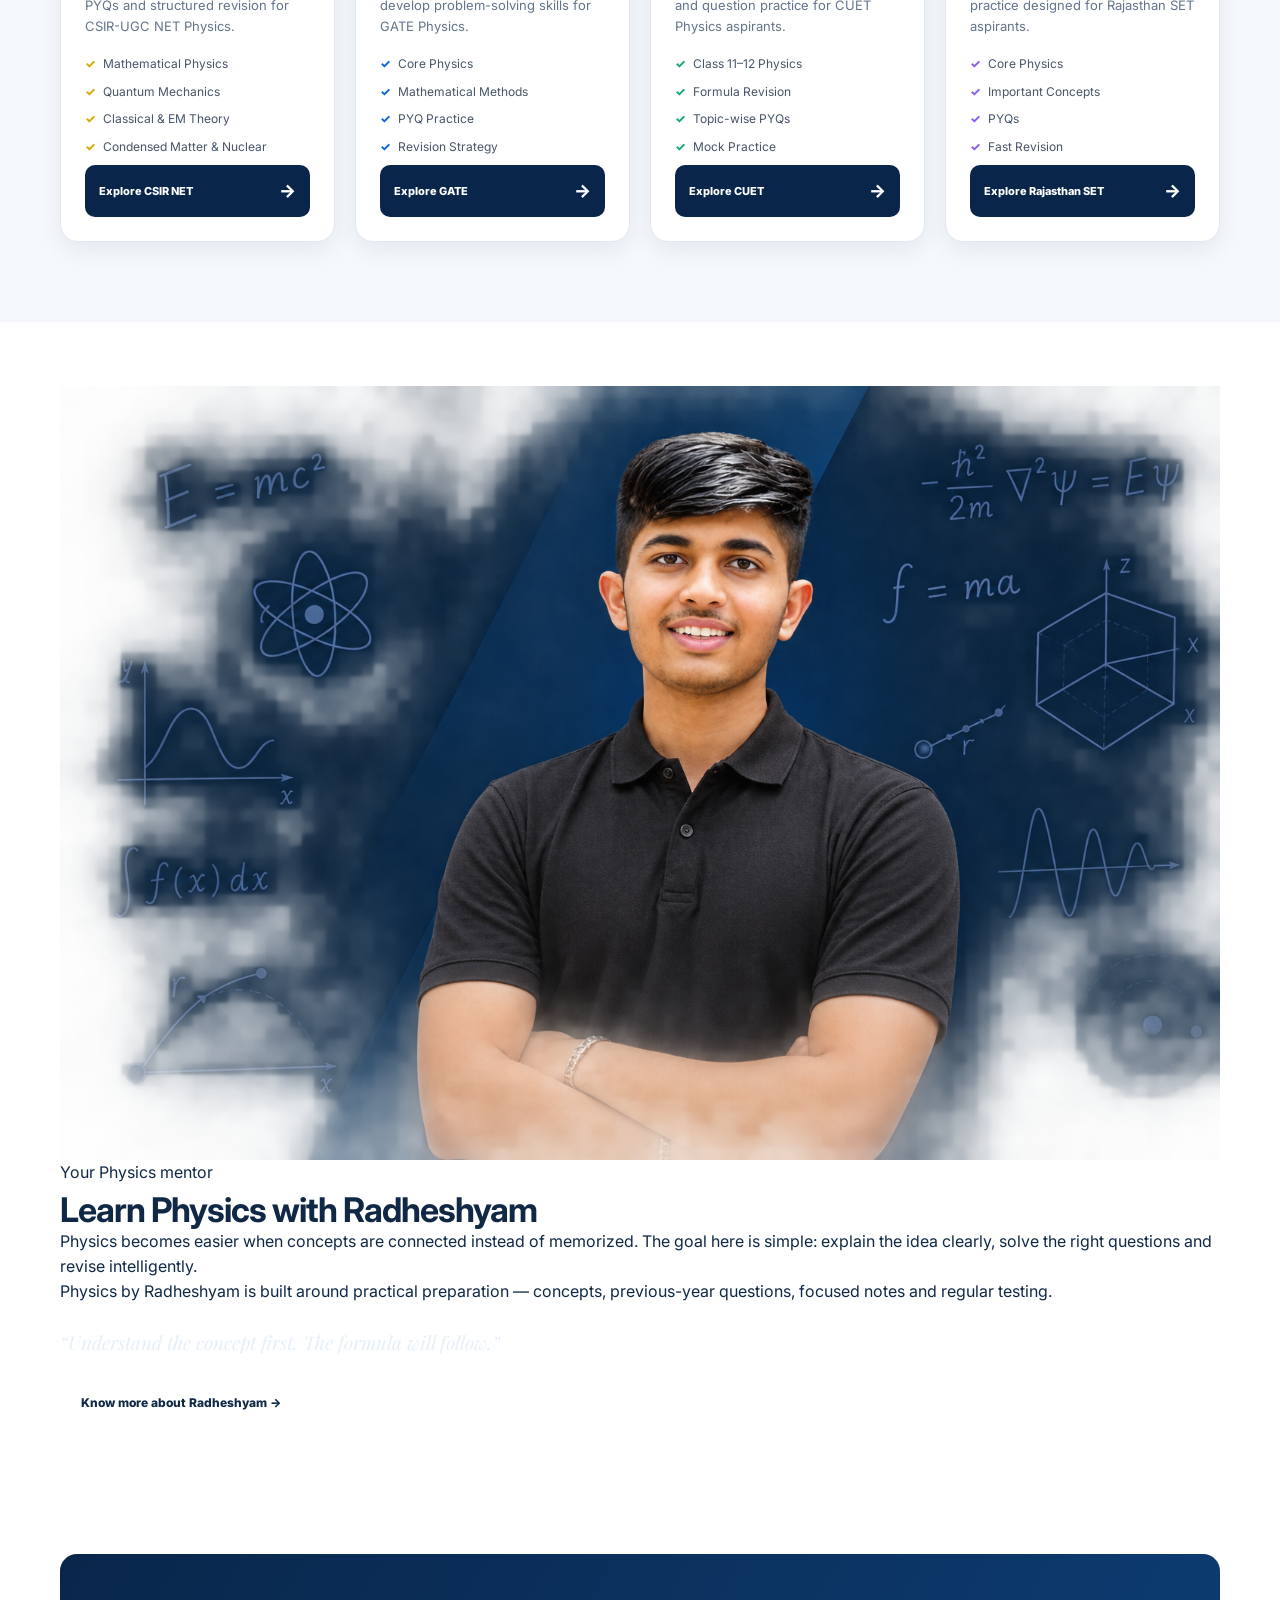
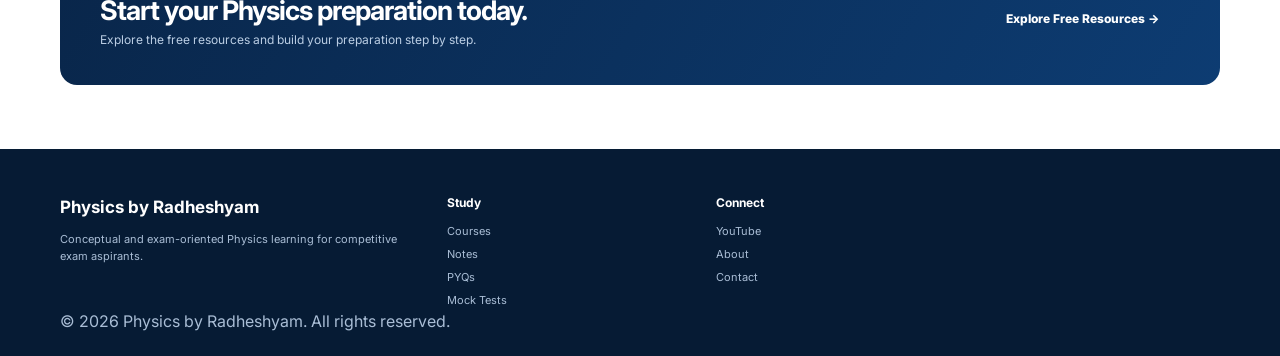
==== commit 6a4c2122: "Update index.html" ====
--- a/index.html
+++ b/index.html
@@ -13,7 +13,9 @@
 <header class="navbar"><div class="container nav-inner">
 <a class="brand" href="index.html">Physics <span>by Radheshyam</span></a>
 <nav class="nav-links">
-<a class="active" href="index.html">Home</a><a href="courses.html">Courses</a><a href="notes.html">Notes</a><a href="pyqs.html">PYQs</a><a href="tests.html">Mock Tests</a><a href="formula-sheets.html">Formula Sheets</a><a href="about.html">About</a>
+<a class="active" href="index.html">Home</a><a href="courses.html">Courses</a><a href="notes.html">Notes</a> <a href=" https://radheshyamprajapat.github.io/PhysicsPrep/">
+        PYQ Practice
+    </a><a href="tests.html">Mock Tests</a><a href="formula-sheets.html">Formula Sheets</a><a href="about.html">About</a>
 </nav><a class="btn btn-primary nav-cta" href="courses.html">Start Learning</a><button class="menu-btn" aria-label="Open menu">☰</button>
 </div></header>
 
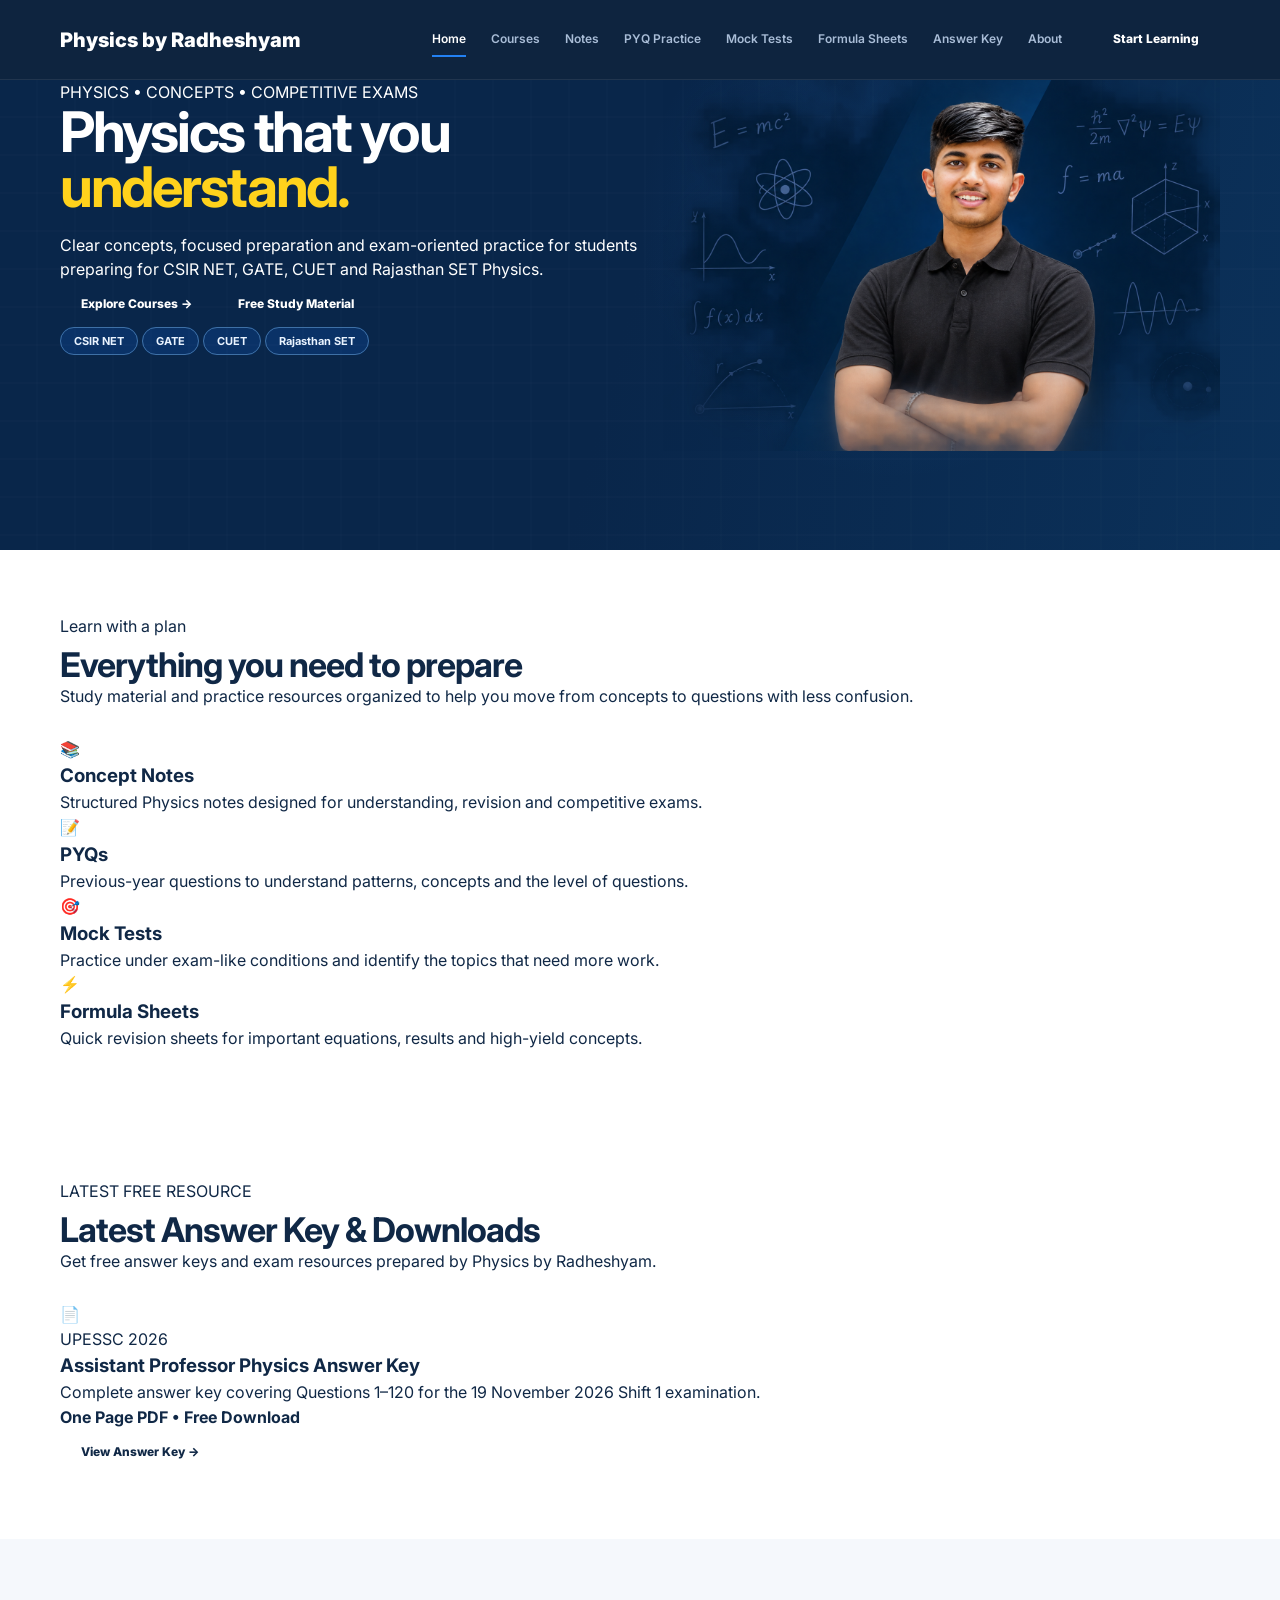
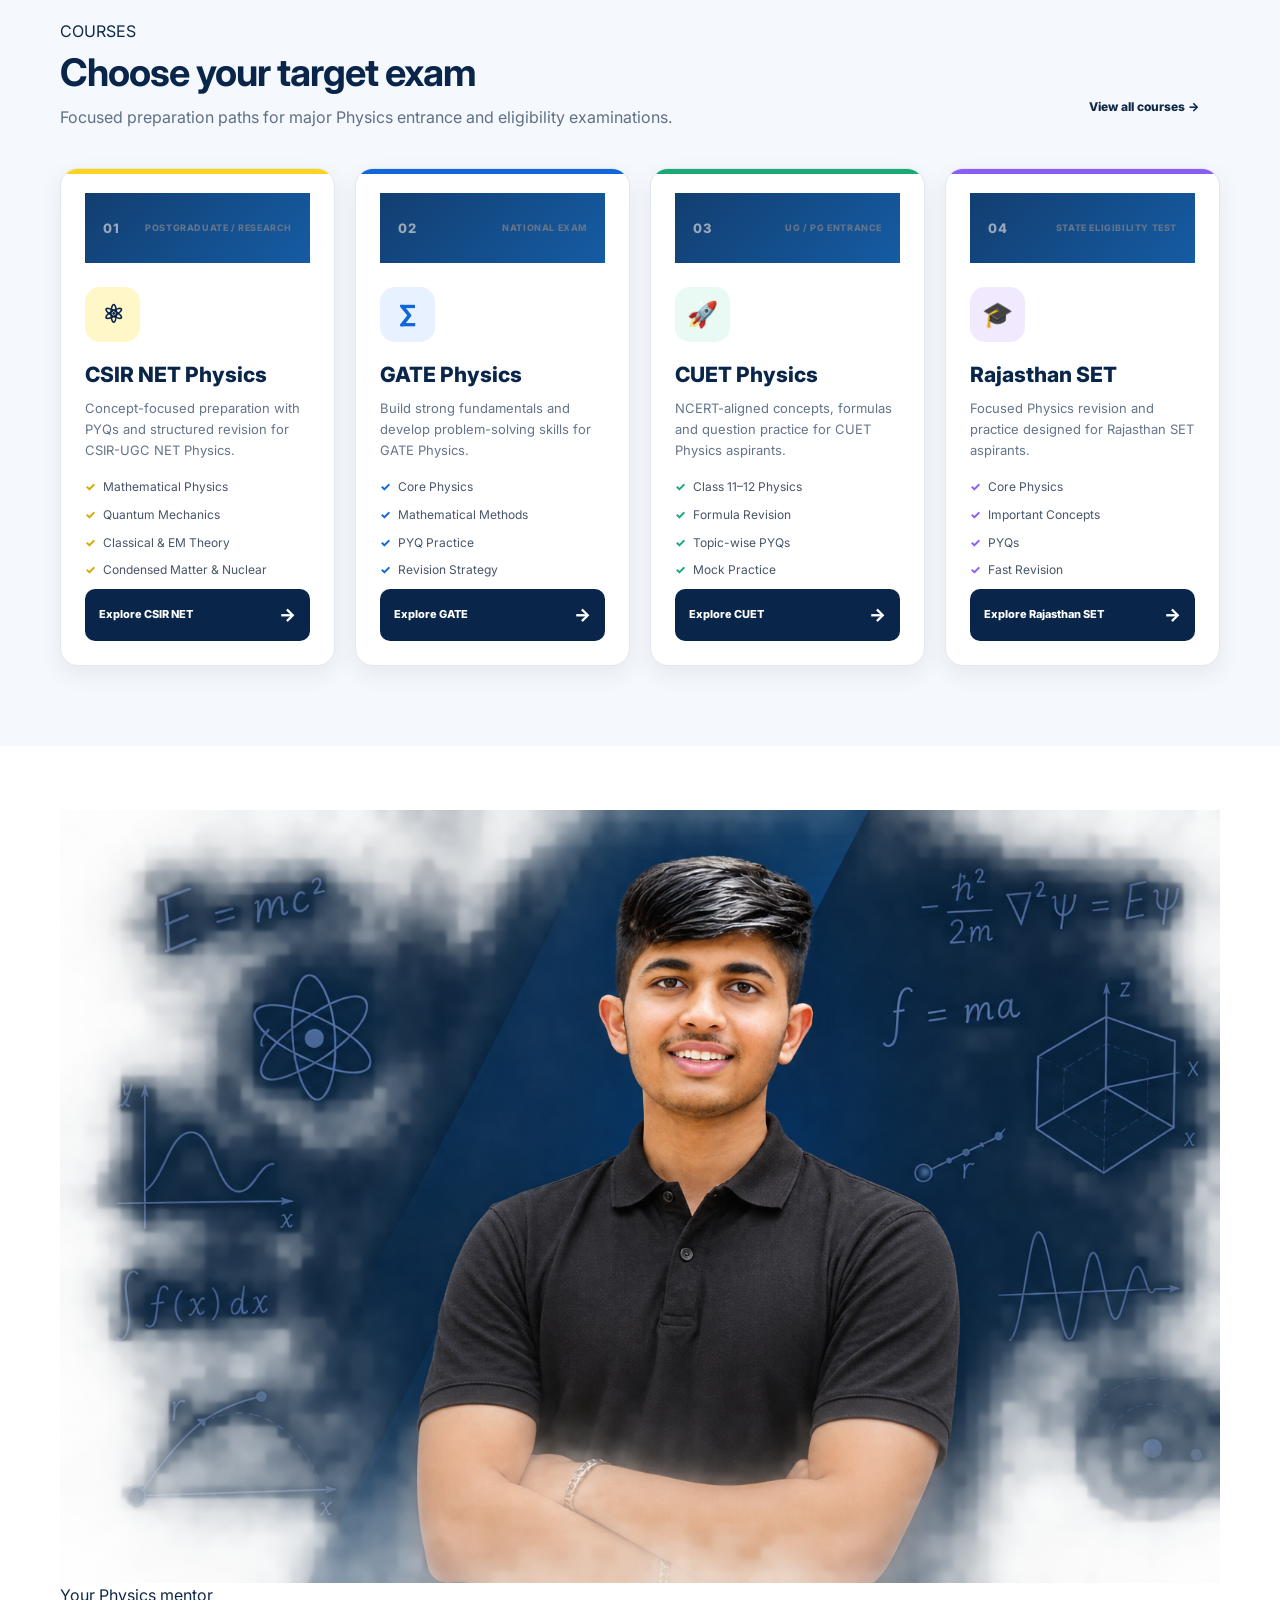
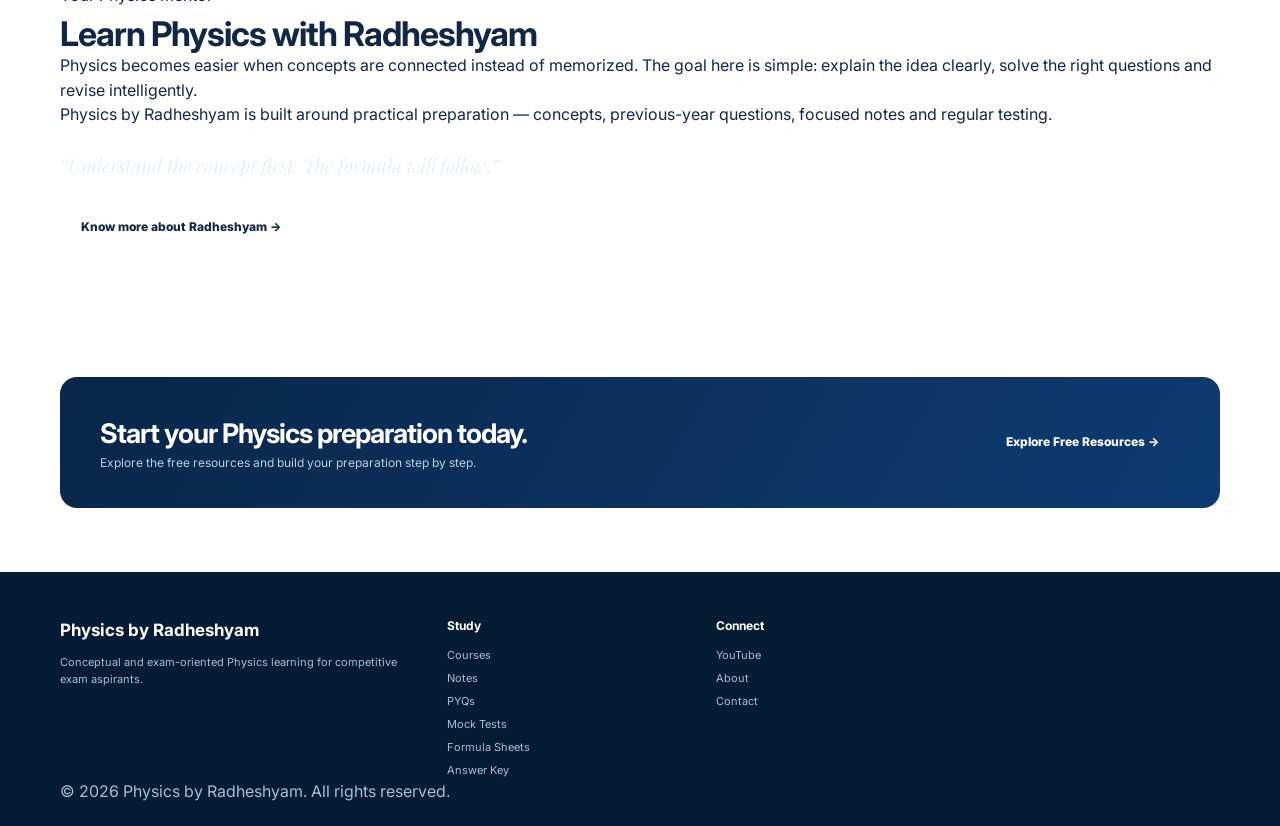
==== commit 02291a3f: "Update index.html" ====
--- a/index.html
+++ b/index.html
@@ -1,200 +1,450 @@
+
 <!doctype html>
 <html lang="en">
 <head>
 <meta charset="utf-8">
 <meta name="viewport" content="width=device-width, initial-scale=1">
-<title>Physics by Radheshyam | Physics for CSIR NET, GATE, CUET & Rajasthan SET</title>
-<meta name="description" content="Physics by Radheshyam — conceptual, exam-oriented Physics learning with courses, notes, PYQs, formula sheets and mock tests for CSIR NET, GATE, CUET and Rajasthan SET.">
+
+<title>Physics by Radheshyam | CSIR NET, GATE, CUET & Physics Resources</title>
+
+<meta name="description" content="Physics by Radheshyam — conceptual Physics learning, courses, notes, PYQs, formula sheets, mock tests and free exam answer keys for CSIR NET, GATE, CUET and Assistant Professor exams.">
+
 <meta name="robots" content="index,follow">
-<link rel="canonical" href="https://radheshyamprajapat.github.io/physics-by-radheshyam/">
+
+<link rel="canonical" href="https://radheshyamprajapat.github.io/Physics-by-Radheshyam/">
+
 <link rel="stylesheet" href="assets/style.css">
 </head>
+
 <body>
-<header class="navbar"><div class="container nav-inner">
-<a class="brand" href="index.html">Physics <span>by Radheshyam</span></a>
+
+<header class="navbar">
+<div class="container nav-inner">
+
+<a class="brand" href="index.html">
+Physics <span>by Radheshyam</span>
+</a>
+
 <nav class="nav-links">
-<a class="active" href="index.html">Home</a><a href="courses.html">Courses</a><a href="notes.html">Notes</a> <a href=" https://radheshyamprajapat.github.io/PhysicsPrep/">
-        PYQ Practice
-    </a><a href="tests.html">Mock Tests</a><a href="formula-sheets.html">Formula Sheets</a><a href="about.html">About</a>
-</nav><a class="btn btn-primary nav-cta" href="courses.html">Start Learning</a><button class="menu-btn" aria-label="Open menu">☰</button>
-</div></header>
+<a class="active" href="index.html">Home</a>
+<a href="courses.html">Courses</a>
+<a href="notes.html">Notes</a>
+<a href="https://radheshyamprajapat.github.io/PhysicsPrep/">PYQ Practice</a>
+<a href="tests.html">Mock Tests</a>
+<a href="formula-sheets.html">Formula Sheets</a>
+<a href="answer-key.html">Answer Key</a>
+<a href="about.html">About</a>
+</nav>
+
+<a class="btn btn-primary nav-cta" href="courses.html">Start Learning</a>
+
+<button class="menu-btn" aria-label="Open menu">☰</button>
+
+</div>
+</header>
 
 <main>
-<section class="hero"><div class="container hero-grid">
+
+<!-- HERO SECTION -->
+
+<section class="hero">
+<div class="container hero-grid">
+
 <div>
 <div class="badge">PHYSICS • CONCEPTS • COMPETITIVE EXAMS</div>
+
 <h1>Physics that you <span>understand.</span></h1>
-<p>Clear concepts, focused preparation and exam-oriented practice for students preparing for CSIR NET, GATE, CUET and Rajasthan SET Physics.</p>
-<div class="hero-actions"><a class="btn btn-primary" href="courses.html">Explore Courses →</a><a class="btn btn-light" href="notes.html">Free Study Material</a></div>
-<div class="exam-row"><span class="exam-pill">CSIR NET</span><span class="exam-pill">GATE</span><span class="exam-pill">CUET</span><span class="exam-pill">Rajasthan SET</span></div>
-</div>
-<div class="hero-photo"><img src="assets/radheshyam.png" alt="Radheshyam teaching Physics"></div>
-</div></section>
-
-<section class="section"><div class="container">
-<div class="section-head"><div><div class="eyebrow">Learn with a plan</div><h2>Everything you need to prepare</h2><p class="section-intro">Study material and practice resources organized to help you move from concepts to questions with less confusion.</p></div></div>
+
+<p>
+Clear concepts, focused preparation and exam-oriented practice
+for students preparing for CSIR NET, GATE, CUET and Rajasthan SET Physics.
+</p>
+
+<div class="hero-actions">
+<a class="btn btn-primary" href="courses.html">Explore Courses →</a>
+<a class="btn btn-light" href="notes.html">Free Study Material</a>
+</div>
+
+<div class="exam-row">
+<span class="exam-pill">CSIR NET</span>
+<span class="exam-pill">GATE</span>
+<span class="exam-pill">CUET</span>
+<span class="exam-pill">Rajasthan SET</span>
+</div>
+</div>
+
+<div class="hero-photo">
+<img src="assets/radheshyam.png" alt="Radheshyam teaching Physics">
+</div>
+
+</div>
+</section>
+
+
+<!-- MAIN RESOURCES -->
+
+<section class="section">
+<div class="container">
+
+<div class="section-head">
+<div>
+<div class="eyebrow">Learn with a plan</div>
+<h2>Everything you need to prepare</h2>
+
+<p class="section-intro">
+Study material and practice resources organized to help you
+move from concepts to questions with less confusion.
+</p>
+</div>
+</div>
+
 <div class="grid-4">
-<div class="card"><div class="icon">📚</div><h3>Concept Notes</h3><p>Structured Physics notes designed for understanding, revision and competitive exams.</p></div>
-<div class="card"><div class="icon">📝</div><h3>PYQs</h3><p>Previous-year questions to understand patterns, concepts and the level of questions.</p></div>
-<div class="card"><div class="icon">🎯</div><h3>Mock Tests</h3><p>Practice under exam-like conditions and identify the topics that need more work.</p></div>
-<div class="card"><div class="icon">⚡</div><h3>Formula Sheets</h3><p>Quick revision sheets for important equations, results and high-yield concepts.</p></div>
-</div></div></section>
+
+<div class="card">
+<div class="icon">📚</div>
+<h3>Concept Notes</h3>
+<p>Structured Physics notes designed for understanding, revision and competitive exams.</p>
+</div>
+
+<div class="card">
+<div class="icon">📝</div>
+<h3>PYQs</h3>
+<p>Previous-year questions to understand patterns, concepts and the level of questions.</p>
+</div>
+
+<div class="card">
+<div class="icon">🎯</div>
+<h3>Mock Tests</h3>
+<p>Practice under exam-like conditions and identify the topics that need more work.</p>
+</div>
+
+<div class="card">
+<div class="icon">⚡</div>
+<h3>Formula Sheets</h3>
+<p>Quick revision sheets for important equations, results and high-yield concepts.</p>
+</div>
+
+</div>
+</div>
+</section>
+
+
+<!-- NEW ANSWER KEY SECTION -->
+
+<section class="section section-alt">
+<div class="container">
+
+<div class="section-head">
+<div>
+<div class="eyebrow">LATEST FREE RESOURCE</div>
+
+<h2>Latest Answer Key & Downloads</h2>
+
+<p class="section-intro">
+Get free answer keys and exam resources prepared by Physics by Radheshyam.
+</p>
+</div>
+</div>
+
+<div class="grid-4">
+
+<article class="card">
+
+<div class="icon">📄</div>
+
+<div class="eyebrow">UPESSC 2026</div>
+
+<h3>Assistant Professor Physics Answer Key</h3>
+
+<p>
+Complete answer key covering Questions 1–120
+for the 19 November 2026 Shift 1 examination.
+</p>
+
+<p><strong>One Page PDF • Free Download</strong></p>
+
+<a href="answer-key.html" class="btn btn-primary">
+View Answer Key →
+</a>
+
+</article>
+
+</div>
+
+</div>
+</section>
+
+
+<!-- COURSES SECTION -->
 
 <section class="section section-alt courses-section">
-    <div class="container">
-
-        <div class="section-head courses-heading">
-            <div>
-                <div class="eyebrow">COURSES</div>
-                <h2>Choose your target exam</h2>
-                <p class="section-intro">
-                    Focused preparation paths for major Physics entrance
-                    and eligibility examinations.
-                </p>
-            </div>
-
-            <a class="btn btn-light" href="courses.html">
-                View all courses →
-            </a>
-        </div>
-
-        <div class="course-grid">
-
-            <!-- CSIR NET -->
-            <article class="course-box csir">
-                <div class="course-top">
-                    <span class="course-number">01</span>
-                    <span class="course-tag">POSTGRADUATE / RESEARCH</span>
-                </div>
-
-                <div class="course-icon">⚛</div>
-
-                <h3>CSIR NET Physics</h3>
-
-                <p>
-                    Concept-focused preparation with PYQs and
-                    structured revision for CSIR-UGC NET Physics.
-                </p>
-
-                <ul>
-                    <li>Mathematical Physics</li>
-                    <li>Quantum Mechanics</li>
-                    <li>Classical & EM Theory</li>
-                    <li>Condensed Matter & Nuclear</li>
-                </ul>
-
-                <a href="courses.html#csir" class="course-btn">
-                    Explore CSIR NET <span>→</span>
-                </a>
-            </article>
-
-
-            <!-- GATE -->
-            <article class="course-box gate">
-                <div class="course-top">
-                    <span class="course-number">02</span>
-                    <span class="course-tag">NATIONAL EXAM</span>
-                </div>
-
-                <div class="course-icon">∑</div>
-
-                <h3>GATE Physics</h3>
-
-                <p>
-                    Build strong fundamentals and develop
-                    problem-solving skills for GATE Physics.
-                </p>
-
-                <ul>
-                    <li>Core Physics</li>
-                    <li>Mathematical Methods</li>
-                    <li>PYQ Practice</li>
-                    <li>Revision Strategy</li>
-                </ul>
-
-                <a href="courses.html#gate" class="course-btn">
-                    Explore GATE <span>→</span>
-                </a>
-            </article>
-
-
-            <!-- CUET -->
-            <article class="course-box cuet">
-                <div class="course-top">
-                    <span class="course-number">03</span>
-                    <span class="course-tag">UG / PG ENTRANCE</span>
-                </div>
-
-                <div class="course-icon">🚀</div>
-
-                <h3>CUET Physics</h3>
-
-                <p>
-                    NCERT-aligned concepts, formulas and question
-                    practice for CUET Physics aspirants.
-                </p>
-
-                <ul>
-                    <li>Class 11–12 Physics</li>
-                    <li>Formula Revision</li>
-                    <li>Topic-wise PYQs</li>
-                    <li>Mock Practice</li>
-                </ul>
-
-                <a href="courses.html#cuet" class="course-btn">
-                    Explore CUET <span>→</span>
-                </a>
-            </article>
-
-
-            <!-- Rajasthan SET -->
-            <article class="course-box rset">
-                <div class="course-top">
-                    <span class="course-number">04</span>
-                    <span class="course-tag">STATE ELIGIBILITY TEST</span>
-                </div>
-
-                <div class="course-icon">🎓</div>
-
-                <h3>Rajasthan SET</h3>
-
-                <p>
-                    Focused Physics revision and practice designed
-                    for Rajasthan SET aspirants.
-                </p>
-
-                <ul>
-                    <li>Core Physics</li>
-                    <li>Important Concepts</li>
-                    <li>PYQs</li>
-                    <li>Fast Revision</li>
-                </ul>
-
-                <a href="courses.html#rset" class="course-btn">
-                    Explore Rajasthan SET <span>→</span>
-                </a>
-            </article>
-
-        </div>
-    </div>
-</section>
-
-<section class="section"><div class="container"><div class="teacher">
-<div class="teacher-photo"><img src="assets/radheshyam.png" alt="Radheshyam"></div>
-<div class="teacher-copy"><div class="eyebrow">Your Physics mentor</div><h2>Learn Physics with Radheshyam</h2>
-<p>Physics becomes easier when concepts are connected instead of memorized. The goal here is simple: explain the idea clearly, solve the right questions and revise intelligently.</p>
-<p>Physics by Radheshyam is built around practical preparation — concepts, previous-year questions, focused notes and regular testing.</p>
-<div class="quote">“Understand the concept first. The formula will follow.”</div>
-<a class="btn btn-primary" href="about.html">Know more about Radheshyam →</a>
-</div></div></div></section>
-
-<section class="section section-alt"><div class="container"><div class="cta"><div><h2>Start your Physics preparation today.</h2><p>Explore the free resources and build your preparation step by step.</p></div><a class="btn btn-primary" href="notes.html">Explore Free Resources →</a></div></div></section>
+<div class="container">
+
+<div class="section-head courses-heading">
+<div>
+
+<div class="eyebrow">COURSES</div>
+
+<h2>Choose your target exam</h2>
+
+<p class="section-intro">
+Focused preparation paths for major Physics entrance
+and eligibility examinations.
+</p>
+
+</div>
+
+<a class="btn btn-light" href="courses.html">
+View all courses →
+</a>
+
+</div>
+
+<div class="course-grid">
+
+<!-- CSIR NET -->
+
+<article class="course-box csir">
+
+<div class="course-top">
+<span class="course-number">01</span>
+<span class="course-tag">POSTGRADUATE / RESEARCH</span>
+</div>
+
+<div class="course-icon">⚛</div>
+
+<h3>CSIR NET Physics</h3>
+
+<p>
+Concept-focused preparation with PYQs and
+structured revision for CSIR-UGC NET Physics.
+</p>
+
+<ul>
+<li>Mathematical Physics</li>
+<li>Quantum Mechanics</li>
+<li>Classical & EM Theory</li>
+<li>Condensed Matter & Nuclear</li>
+</ul>
+
+<a href="courses.html#csir" class="course-btn">
+Explore CSIR NET <span>→</span>
+</a>
+
+</article>
+
+
+<!-- GATE -->
+
+<article class="course-box gate">
+
+<div class="course-top">
+<span class="course-number">02</span>
+<span class="course-tag">NATIONAL EXAM</span>
+</div>
+
+<div class="course-icon">∑</div>
+
+<h3>GATE Physics</h3>
+
+<p>
+Build strong fundamentals and develop
+problem-solving skills for GATE Physics.
+</p>
+
+<ul>
+<li>Core Physics</li>
+<li>Mathematical Methods</li>
+<li>PYQ Practice</li>
+<li>Revision Strategy</li>
+</ul>
+
+<a href="courses.html#gate" class="course-btn">
+Explore GATE <span>→</span>
+</a>
+
+</article>
+
+
+<!-- CUET -->
+
+<article class="course-box cuet">
+
+<div class="course-top">
+<span class="course-number">03</span>
+<span class="course-tag">UG / PG ENTRANCE</span>
+</div>
+
+<div class="course-icon">🚀</div>
+
+<h3>CUET Physics</h3>
+
+<p>
+NCERT-aligned concepts, formulas and question
+practice for CUET Physics aspirants.
+</p>
+
+<ul>
+<li>Class 11–12 Physics</li>
+<li>Formula Revision</li>
+<li>Topic-wise PYQs</li>
+<li>Mock Practice</li>
+</ul>
+
+<a href="courses.html#cuet" class="course-btn">
+Explore CUET <span>→</span>
+</a>
+
+</article>
+
+
+<!-- RAJASTHAN SET -->
+
+<article class="course-box rset">
+
+<div class="course-top">
+<span class="course-number">04</span>
+<span class="course-tag">STATE ELIGIBILITY TEST</span>
+</div>
+
+<div class="course-icon">🎓</div>
+
+<h3>Rajasthan SET</h3>
+
+<p>
+Focused Physics revision and practice designed
+for Rajasthan SET aspirants.
+</p>
+
+<ul>
+<li>Core Physics</li>
+<li>Important Concepts</li>
+<li>PYQs</li>
+<li>Fast Revision</li>
+</ul>
+
+<a href="courses.html#rset" class="course-btn">
+Explore Rajasthan SET <span>→</span>
+</a>
+
+</article>
+
+</div>
+</div>
+</section>
+
+
+<!-- TEACHER SECTION -->
+
+<section class="section">
+<div class="container">
+
+<div class="teacher">
+
+<div class="teacher-photo">
+<img src="assets/radheshyam.png" alt="Radheshyam">
+</div>
+
+<div class="teacher-copy">
+
+<div class="eyebrow">Your Physics mentor</div>
+
+<h2>Learn Physics with Radheshyam</h2>
+
+<p>
+Physics becomes easier when concepts are connected instead
+of memorized. The goal here is simple: explain the idea clearly,
+solve the right questions and revise intelligently.
+</p>
+
+<p>
+Physics by Radheshyam is built around practical preparation —
+concepts, previous-year questions, focused notes and regular testing.
+</p>
+
+<div class="quote">
+“Understand the concept first. The formula will follow.”
+</div>
+
+<a class="btn btn-primary" href="about.html">
+Know more about Radheshyam →
+</a>
+
+</div>
+</div>
+</div>
+</section>
+
+
+<!-- FINAL CTA -->
+
+<section class="section section-alt">
+<div class="container">
+
+<div class="cta">
+
+<div>
+<h2>Start your Physics preparation today.</h2>
+<p>Explore the free resources and build your preparation step by step.</p>
+</div>
+
+<a class="btn btn-primary" href="notes.html">
+Explore Free Resources →
+</a>
+
+</div>
+</div>
+</section>
+
 </main>
 
-<footer class="footer"><div class="container"><div class="footer-grid">
-<div><h3>Physics by Radheshyam</h3><p>Conceptual and exam-oriented Physics learning for competitive exam aspirants.</p></div>
-<div><h4>Study</h4><div class="footer-links"><a href="courses.html">Courses</a><a href="notes.html">Notes</a><a href="pyqs.html">PYQs</a><a href="tests.html">Mock Tests</a></div></div>
-<div><h4>Connect</h4><div class="footer-links"><a href="youtube.html">YouTube</a><a href="about.html">About</a><a href="contact.html">Contact</a></div></div>
-</div><div class="copyright">© <span data-year></span> Physics by Radheshyam. All rights reserved.</div></div></footer>
+
+<!-- FOOTER -->
+
+<footer class="footer">
+<div class="container">
+
+<div class="footer-grid">
+
+<div>
+<h3>Physics by Radheshyam</h3>
+<p>
+Conceptual and exam-oriented Physics learning
+for competitive exam aspirants.
+</p>
+</div>
+
+<div>
+<h4>Study</h4>
+<div class="footer-links">
+<a href="courses.html">Courses</a>
+<a href="notes.html">Notes</a>
+<a href="pyqs.html">PYQs</a>
+<a href="tests.html">Mock Tests</a>
+<a href="formula-sheets.html">Formula Sheets</a>
+<a href="answer-key.html">Answer Key</a>
+</div>
+</div>
+
+<div>
+<h4>Connect</h4>
+<div class="footer-links">
+<a href="youtube.html">YouTube</a>
+<a href="about.html">About</a>
+<a href="contact.html">Contact</a>
+</div>
+</div>
+
+</div>
+
+<div class="copyright">
+© <span data-year></span> Physics by Radheshyam. All rights reserved.
+</div>
+
+</div>
+</footer>
+
 <script src="assets/script.js"></script>
-</body></html>
+
+</body>
+</html>
